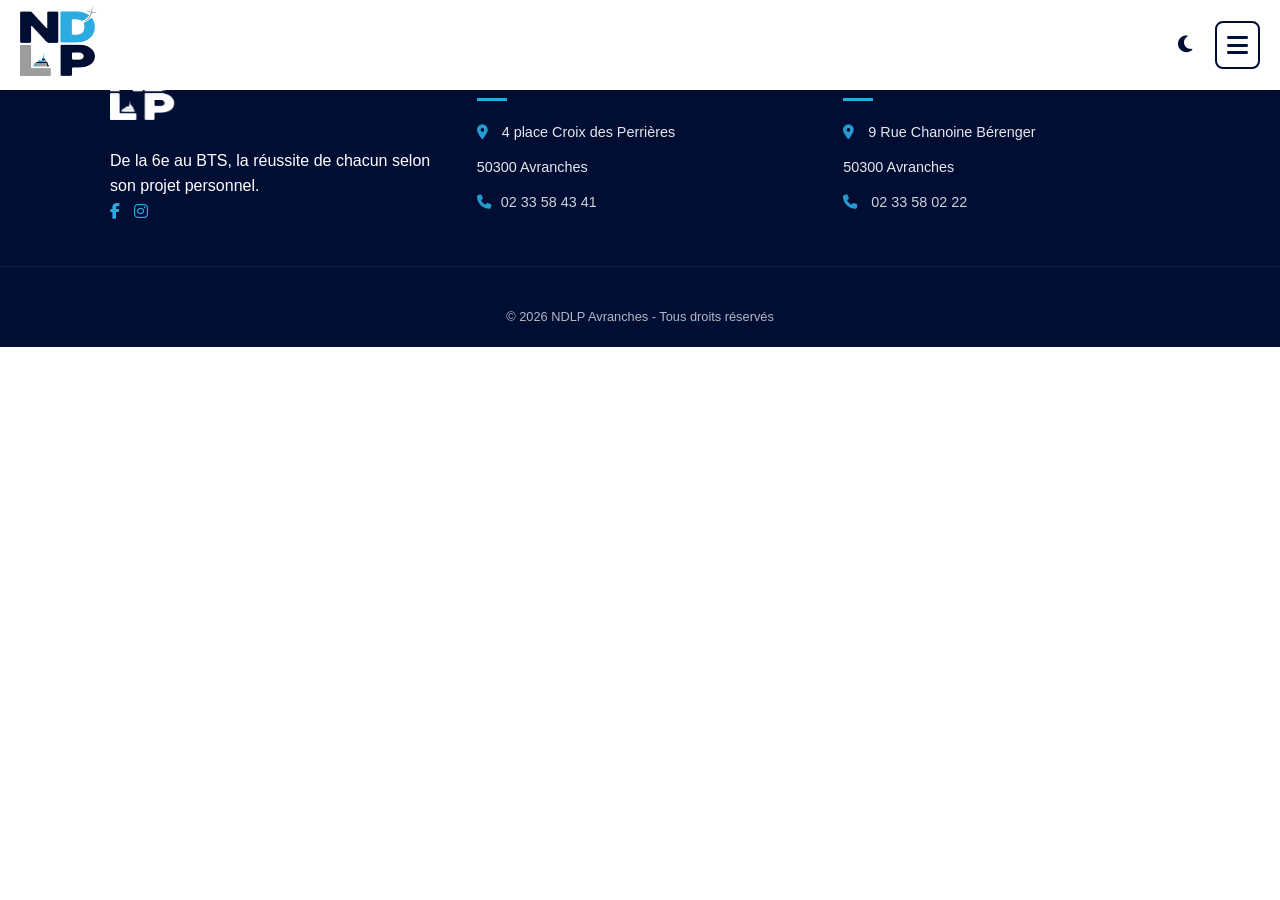
==== bts-gpme.html @ fe93daec "Ajout des pages BTS SIO lien exterieur + Pages internes SAM + GPME + Toefl, continuer à mettre du co" ====
<!DOCTYPE html>
<html lang="fr-FR">

<head>
    <meta charset="UTF-8">
    <meta name="viewport" content="width=device-width, initial-scale=1.0">
    <title>Découvrez les formations BTS | Lycée Notre-Dame de la Providence</title>
    <link rel="stylesheet" href="https://cdnjs.cloudflare.com/ajax/libs/font-awesome/6.5.1/css/all.min.css">
    <link rel="stylesheet" href="assets/css/style.css">
    <link rel="shortcut icon" href="assets/img/logos/college-lycee-notre-dame-providence-avranches-logo-couleur.png"
        type="image/x-icon">
</head>

<body>

    <header class="header_wrapper">
        <div class="header_container">
            <div class="header_logo">
                <a href="#">
                    <img id="logo-ndlp"
                        src="assets/img/logos/college-lycee-notre-dame-providence-avranches-logo-couleur.png"
                        alt="Logo NDLP">
                </a>
            </div>
            <div style="display: flex; align-items: center;">
                <button id="theme-toggle" class="theme-switch" aria-label="Changer de mode">
                    <i class="fa-solid fa-moon"></i>
                </button>

                <div class="header_bars">
                    <i class="fa-solid fa-bars"></i>
                </div>
            </div>
        </div>
    </header>

    <main>

     <footer class="footer_wrapper">
            <div class="footer_container">
                <div class="footer_col">
                    <img id="logo-footer"
                        src="assets/img/logos/college-lycee-notre-dame-providence-avranches-logo-couleur.png"
                        alt="Logo NDLP">
                    <p>De la 6e au BTS, la réussite de chacun selon son projet personnel.</p>
                    <div class="social_links">
                        <a href="#"><i class="fa-brands fa-facebook-f"></i></a>
                        <a href="#"><i class="fa-brands fa-instagram"></i></a>
                    </div>
                </div>

                <div class="footer_col">
                    <h4>Collège</h4>
                    <ul>
                        <li><i class="fa-solid fa-location-dot"></i> 4 place Croix des Perrières</li>
                        <li>50300 Avranches</li>
                        <li><i class="fa-solid fa-phone"></i><a href="tel:02 33 58 43 41">02 33 58 43 41</a></li>
                    </ul>
                </div>

                <div class="footer_col">
                    <h4>Lycée & BTS</h4>
                    <ul>
                        <li><i class="fa-solid fa-location-dot"></i> 9 Rue Chanoine Bérenger</li>
                        <li>50300 Avranches</li>
                        <li><i class="fa-solid fa-phone"></i> <a href="tel:02 33 58 02 22">02 33 58 02 22</a></li>
                    </ul>
                </div>
            </div>

            <div class="footer_bottom">
                <p>&copy; 2026 NDLP Avranches - Tous droits réservés</p>
            </div>
        </footer>
    </main>

    <script src="assets/js/script.js"></script>
</body>

</html>
---- assets/css/style.css ----
:root {
    --primary-color: #000e34;   /* Marine */
    --secondary-color: #2cabe1; /* Bleu Ciel */
    --text-color: #666666;      /* Gris foncé pour lisibilité */
    --light-grey: #f4f7f9;
    --white: #ffffff;
}

* {
    margin: 0;
    padding: 0;
    box-sizing: border-box;
    text-decoration: none;
    list-style: none;
    font-family: 'Segoe UI', Tahoma, Geneva, Verdana, sans-serif;
}

body {
    background-color: var(--white);
    color: var(--primary-color);
    line-height: 1.6;
}

/* --- Couleurs Mode Sombre --- */
body.dark-mode {
    --primary-color: #ffffff;    /* Le texte devient blanc */
    --secondary-color: #34d1ff;  /* Bleu plus vif pour contraste */
    --text-color: #cccccc;       /* Gris clair */
    --light-grey: #2cabe1;       /* Fond des sections sombre */
    --white: #000e34;            /* Fond des cartes et header sombre */
}

/* Style du bouton Switcher */
.theme-switch {
    background: none;
    border: none;
    cursor: pointer;
    font-size: 1.2rem;
    color: var(--primary-color);
    margin-right: 15px;
    padding: 8px;
    transition: transform 0.3s;
}

.theme-switch:hover {
    transform: scale(1.1);
}

/* Ajustement pour les cartes en mode sombre */
body.dark-mode .bts_card {
    box-shadow: 0 10px 30px rgba(0,0,0,0.5);
    border: 1px solid #333;
}

body.dark-mode .card_options {
    border-top: 1px solid #333;
}

body.dark-mode .feature_list{
    color: var(--white);
}

/*HEADER*/
.header_wrapper {
    position: fixed;
    width: 100%;
    height: 90px;
    top: 0;
    background: var(--white);
    box-shadow: 0 2px 10px rgba(0,0,0,0.1);
    z-index: 1000;
    display: flex;
    align-items: center;
}

.header_container {
    width: 100%;
    margin: 0 20px;
    display: flex;
    justify-content: space-between;
    align-items: center;
}

.header_logo img {
    height: 70px;
}

.header_bars i {
    font-size: 1.5rem;
    color: var(--primary-color);
    border: 2px solid var(--primary-color);
    padding: 10px;
    border-radius: 8px;
    cursor: pointer;
}

/* --- PRESENTATION --- */
.presentation_wrapper {
    margin-top: 120px; /* Espace pour le header fixe */
    padding: 40px 20px;
    text-align: center;
}

.presentation_container {
    max-width: 800px;
    margin: 0 auto;
}

.presentation_text h1 {
    color: var(--secondary-color);
    margin-bottom: 25px;
    font-size: 1.8rem;
}

.presentation_text > p{
    margin-bottom: 20px;
}

.check_list {
    display: grid;
    grid-template-columns: repeat(auto-fit, minmax(250px, 1fr));
    gap: 15px;
    text-align: left;
    margin-bottom: 40px;
}

.check_list li i {
    color: var(--secondary-color);
    margin-right: 10px;
}

.feature_list {
    background: var(--light-grey);
    padding: 20px;
    border-radius: 15px;
    border-left: 5px solid var(--secondary-color);
    text-align: left;
}

/* --- BTS CARDS --- */
.bts_wrapper {
    padding: 60px 20px;
    background: var(--light-grey);
}

.bts_container {
    max-width: 1100px;
    margin: 0 auto;
    display: flex;
    flex-wrap: wrap;
    gap: 30px;
    justify-content: center;
}

.bts_card {
    background: var(--white);
    width: 320px;
    border-radius: 20px;
    overflow: hidden;
    box-shadow: 0 10px 30px rgba(0,0,0,0.05);
    transition: all 0.3s ease;
}

.bts_card:hover {
    transform: translateY(-10px);
    box-shadow: 0 15px 40px rgba(0,0,0,0.15);
}

.card_image {
    position: relative;
    height: 180px;
}

.card_image img {
    width: 100%;
    height: 100%;
    object-fit: cover;
}

.tag {
    position: absolute;
    top: 15px;
    right: 15px;
    background: var(--secondary-color);
    color: white;
    padding: 5px 15px;
    border-radius: 50px;
    font-size: 0.75rem;
    font-weight: bold;
    text-transform: uppercase;
}

.card_content {
    padding: 25px;
}

.card_content h3 {
    font-size: 1.4rem;
    margin-bottom: 10px;
}

.card_content p {
    color: var(--text-color);
    font-size: 0.95rem;
    margin-bottom: 20px;
    min-height: 50px;
}

.card_options {
    margin-bottom: 20px;
    border-top: 1px solid #eee;
    padding-top: 15px;
}

.card_options span {
    display: block;
    font-size: 0.85rem;
    color: var(--primary-color);
    margin-bottom: 8px;
}

.card_options i {
    color: var(--secondary-color);
    margin-right: 10px;
    width: 15px;
}

.btn_card {
    display: block;
    background: var(--primary-color);
    color: var(--white);
    text-align: center;
    padding: 12px;
    border-radius: 10px;
    font-weight: 600;
    transition: background 0.3s;
}

.btn_card:hover {
    background: var(--secondary-color);
}

/* --- Variantes de couleurs pour ISEN et TOEFL --- */

/* On change la bordure du bas en rouge */
.bts_card.card-red {
    border-bottom: 5px solid #e60000; /* Rouge vif */
}

/* On change la couleur du Tag */
.bts_card.card-red .tag {
    background: #e60000;
}

/* On change la couleur des icônes */
.bts_card.card-red .card_options i {
    color: #e60000;
}

/* On change la couleur du bouton au repos et au survol */
.bts_card.card-red .btn_card {
    background: #e60000;
}

.bts_card.card-red .btn_card:hover {
    background: #b30000; /* Rouge plus foncé au survol */
    color: white !important;
}

/* Optionnel : changer la couleur du titre en rouge */
.bts_card.card-red h3 {
    color: #e60000;
}
/* --- FOOTER (COULEURS FIXES) --- */
.footer_wrapper {
    /* On utilise des couleurs fixes pour qu'il ne change JAMAIS */
    background-color: #000e34 !important; /* Ton Marine d'origine */
    color: #ffffff !important;
    padding: 60px 0 20px 0;
    margin-top: 0;
}

/* On supprime l'effet spécifique au dark-mode pour le footer */
body.dark-mode .footer_wrapper {
    background-color: #000e34 !important; 
    border-top: 1px solid rgba(255,255,255,0.1);
}

.footer_container {
    max-width: 1100px;
    margin: 0 auto;
    padding: 0 20px;
    display: flex;
    flex-wrap: wrap;
    gap: 40px;
    justify-content: space-between;
}

.footer_col {
    flex: 1;
    min-width: 250px;
}

.footer_col h4 {
    font-size: 1.2rem;
    margin-bottom: 20px;
    position: relative;
    padding-bottom: 10px;
    color: #ffffff !important; /* Toujours blanc */
}

/* La petite barre sous les titres */
.footer_col h4::after {
    content: '';
    position: absolute;
    left: 0;
    bottom: 0;
    width: 30px;
    height: 3px;
    background: #2cabe1; /* Ton bleu ciel d'origine fixe */
}

.footer_col ul li {
    margin-bottom: 12px;
    font-size: 0.9rem;
    opacity: 0.9;
    color: #ffffff !important;
}

.footer_col ul li a{
    margin-bottom: 12px;
    font-size: 0.9rem;
    opacity: 0.9;
    color: #ffffff !important;
}

.footer_col i {
    margin-right: 10px;
    color: #2cabe1 !important; /* Icônes toujours bleu ciel */
}

.footer_bottom {
    text-align: center;
    padding-top: 40px;
    margin-top: 40px;
    border-top: 1px solid rgba(255,255,255,0.1);
    font-size: 0.8rem;
    opacity: 0.7;
    color: #ffffff !important;
}

/* Ajustement du logo dans le footer */
.footer_col img {
    height: 60px;
    margin-bottom: 20px;
    /* On force le logo à être blanc/clair car le fond est toujours marine */
    filter: brightness(0) invert(1);
}
/* --- RESPONSIVE --- */
@media screen and (max-width: 768px) {
    .bts_card {
        width: 100%;
        max-width: 400px;
    }
    
    .presentation_text h1 {
        font-size: 1.5rem;
    }
}
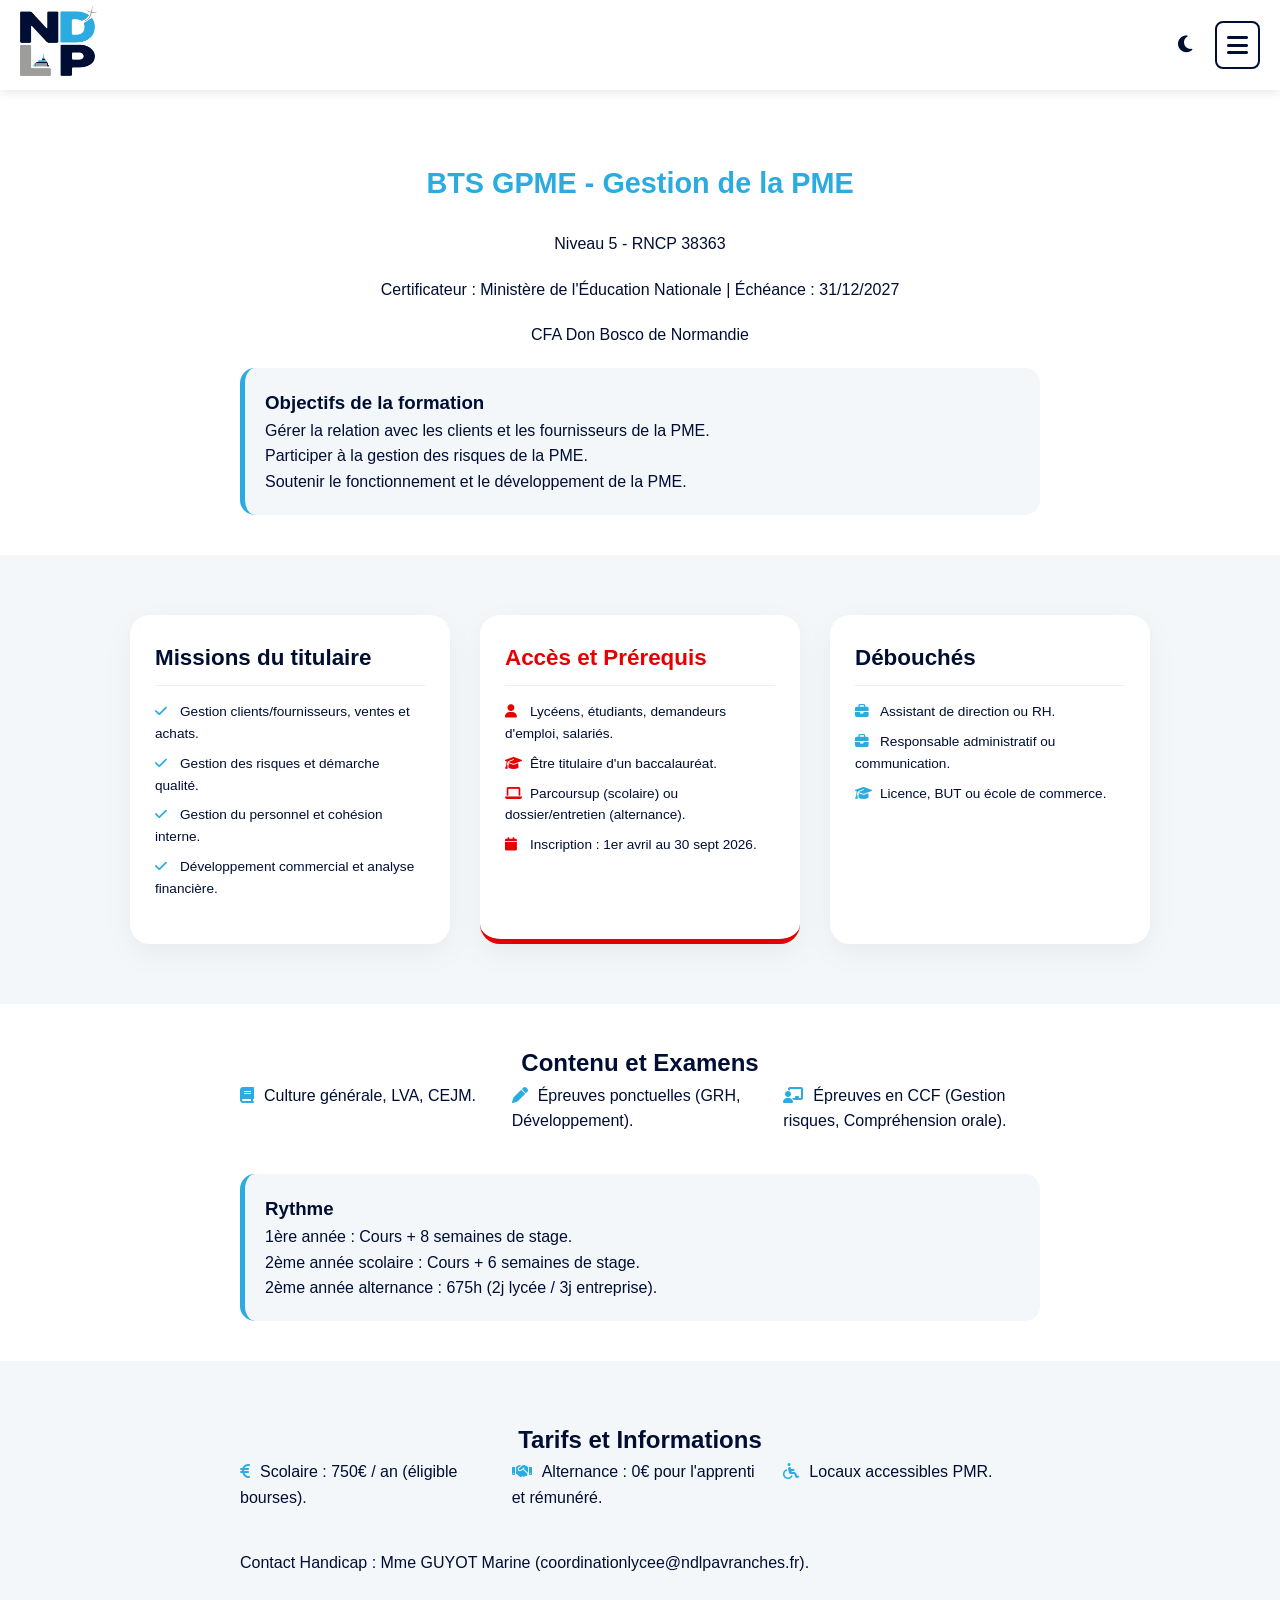
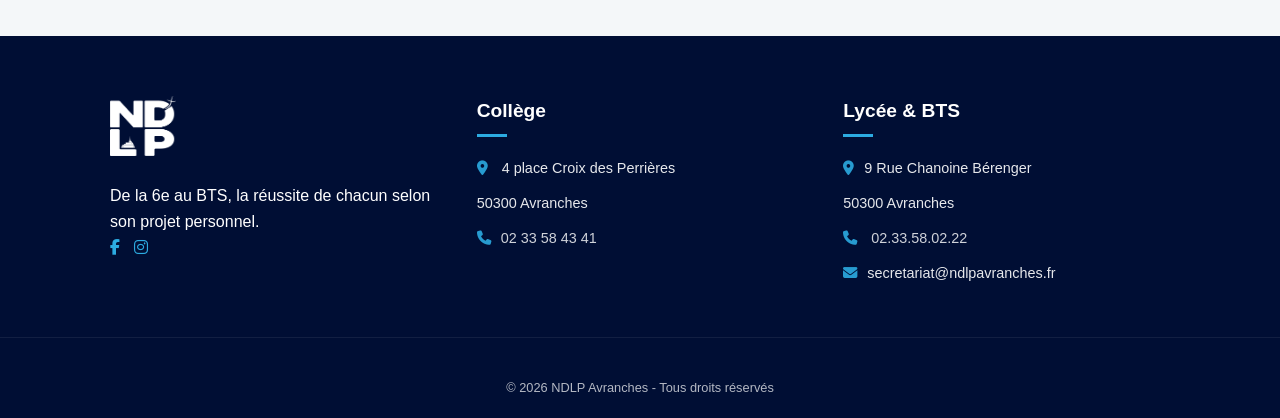
==== commit 5c4958d1: "Modification de la page BTS SAM, GPME & Toefl" ====
--- a/bts-gpme.html
+++ b/bts-gpme.html
@@ -4,11 +4,10 @@
 <head>
     <meta charset="UTF-8">
     <meta name="viewport" content="width=device-width, initial-scale=1.0">
-    <title>Découvrez les formations BTS | Lycée Notre-Dame de la Providence</title>
+    <title>BTS GPME - Gestion de la PME | Lycée Notre-Dame de la Providence</title>
     <link rel="stylesheet" href="https://cdnjs.cloudflare.com/ajax/libs/font-awesome/6.5.1/css/all.min.css">
     <link rel="stylesheet" href="assets/css/style.css">
-    <link rel="shortcut icon" href="assets/img/logos/college-lycee-notre-dame-providence-avranches-logo-couleur.png"
-        type="image/x-icon">
+    <link rel="shortcut icon" href="assets/img/logos/college-lycee-notre-dame-providence-avranches-logo-couleur.png" type="image/x-icon">
 </head>
 
 <body>
@@ -16,17 +15,14 @@
     <header class="header_wrapper">
         <div class="header_container">
             <div class="header_logo">
-                <a href="#">
-                    <img id="logo-ndlp"
-                        src="assets/img/logos/college-lycee-notre-dame-providence-avranches-logo-couleur.png"
-                        alt="Logo NDLP">
+                <a href="index.html">
+                    <img id="logo-ndlp" src="assets/img/logos/college-lycee-notre-dame-providence-avranches-logo-couleur.png" alt="Logo NDLP">
                 </a>
             </div>
             <div style="display: flex; align-items: center;">
                 <button id="theme-toggle" class="theme-switch" aria-label="Changer de mode">
                     <i class="fa-solid fa-moon"></i>
                 </button>
-
                 <div class="header_bars">
                     <i class="fa-solid fa-bars"></i>
                 </div>
@@ -35,13 +31,100 @@
     </header>
 
     <main>
+        <section class="presentation_wrapper">
+            <div class="presentation_container">
+                <div class="presentation_text">
+                    <h1>BTS GPME - Gestion de la PME</h1>
+                    <p>Niveau 5 - RNCP 38363</p>
+                    <p>Certificateur : Ministère de l'Éducation Nationale | Échéance : 31/12/2027</p>
+                    <p>CFA Don Bosco de Normandie</p>
+                </div>
 
-     <footer class="footer_wrapper">
+                <div class="feature_list">
+                    <h3>Objectifs de la formation</h3>
+                    <ul>
+                        <li>Gérer la relation avec les clients et les fournisseurs de la PME.</li>
+                        <li>Participer à la gestion des risques de la PME.</li>
+                        <li>Soutenir le fonctionnement et le développement de la PME.</li>
+                    </ul>
+                </div>
+            </div>
+        </section>
+
+        <section class="bts_wrapper">
+            <div class="bts_container">
+                
+                <div class="bts_card">
+                    <div class="card_content">
+                        <h3>Missions du titulaire</h3>
+                        <div class="card_options">
+                            <span><i class="fa-solid fa-check"></i>Gestion clients/fournisseurs, ventes et achats.</span>
+                            <span><i class="fa-solid fa-check"></i>Gestion des risques et démarche qualité.</span>
+                            <span><i class="fa-solid fa-check"></i>Gestion du personnel et cohésion interne.</span>
+                            <span><i class="fa-solid fa-check"></i>Développement commercial et analyse financière.</span>
+                        </div>
+                    </div>
+                </div>
+
+                <div class="bts_card card-red">
+                    <div class="card_content">
+                        <h3>Accès et Prérequis</h3>
+                        <div class="card_options">
+                            <span><i class="fa-solid fa-user"></i>Lycéens, étudiants, demandeurs d'emploi, salariés.</span>
+                            <span><i class="fa-solid fa-graduation-cap"></i>Être titulaire d'un baccalauréat.</span>
+                            <span><i class="fa-solid fa-laptop"></i>Parcoursup (scolaire) ou dossier/entretien (alternance).</span>
+                            <span><i class="fa-solid fa-calendar"></i>Inscription : 1er avril au 30 sept 2026.</span>
+                        </div>
+                    </div>
+                </div>
+
+                <div class="bts_card">
+                    <div class="card_content">
+                        <h3>Débouchés</h3>
+                        <div class="card_options">
+                            <span><i class="fa-solid fa-briefcase"></i>Assistant de direction ou RH.</span>
+                            <span><i class="fa-solid fa-briefcase"></i>Responsable administratif ou communication.</span>
+                            <span><i class="fa-solid fa-graduation-cap"></i>Licence, BUT ou école de commerce.</span>
+                        </div>
+                    </div>
+                </div>
+            </div>
+        </section>
+
+        <section class="presentation_wrapper" style="margin-top: 0;">
+            <div class="presentation_container">
+                <h2>Contenu et Examens</h2>
+                <div class="check_list">
+                    <li><i class="fa-solid fa-book"></i>Culture générale, LVA, CEJM.</li>
+                    <li><i class="fa-solid fa-pen"></i>Épreuves ponctuelles (GRH, Développement).</li>
+                    <li><i class="fa-solid fa-chalkboard-user"></i>Épreuves en CCF (Gestion risques, Compréhension orale).</li>
+                </div>
+
+                <div class="feature_list">
+                    <h3>Rythme</h3>
+                    <p>1ère année : Cours + 8 semaines de stage.</p>
+                    <p>2ème année scolaire : Cours + 6 semaines de stage.</p>
+                    <p>2ème année alternance : 675h (2j lycée / 3j entreprise).</p>
+                </div>
+            </div>
+        </section>
+
+        <section class="bts_wrapper">
+            <div class="presentation_container">
+                <h2 align="center">Tarifs et Informations</h2>
+                <div class="check_list">
+                    <li><i class="fa-solid fa-euro-sign"></i>Scolaire : 750€ / an (éligible bourses).</li>
+                    <li><i class="fa-solid fa-handshake"></i>Alternance : 0€ pour l'apprenti et rémunéré.</li>
+                    <li><i class="fa-solid fa-wheelchair"></i>Locaux accessibles PMR.</li>
+                </div>
+                <p>Contact Handicap : Mme GUYOT Marine (coordinationlycee@ndlpavranches.fr).</p>
+            </div>
+        </section>
+
+        <footer class="footer_wrapper">
             <div class="footer_container">
                 <div class="footer_col">
-                    <img id="logo-footer"
-                        src="assets/img/logos/college-lycee-notre-dame-providence-avranches-logo-couleur.png"
-                        alt="Logo NDLP">
+                    <img id="logo-footer" src="assets/img/logos/college-lycee-notre-dame-providence-avranches-logo-couleur.png" alt="Logo NDLP">
                     <p>De la 6e au BTS, la réussite de chacun selon son projet personnel.</p>
                     <div class="social_links">
                         <a href="#"><i class="fa-brands fa-facebook-f"></i></a>
@@ -54,16 +137,17 @@
                     <ul>
                         <li><i class="fa-solid fa-location-dot"></i> 4 place Croix des Perrières</li>
                         <li>50300 Avranches</li>
-                        <li><i class="fa-solid fa-phone"></i><a href="tel:02 33 58 43 41">02 33 58 43 41</a></li>
+                        <li><i class="fa-solid fa-phone"></i><a href="tel:0233584341">02 33 58 43 41</a></li>
                     </ul>
                 </div>
 
                 <div class="footer_col">
                     <h4>Lycée & BTS</h4>
                     <ul>
-                        <li><i class="fa-solid fa-location-dot"></i> 9 Rue Chanoine Bérenger</li>
+                        <li><i class="fa-solid fa-location-dot"></i>9 Rue Chanoine Bérenger</li>
                         <li>50300 Avranches</li>
-                        <li><i class="fa-solid fa-phone"></i> <a href="tel:02 33 58 02 22">02 33 58 02 22</a></li>
+                        <li><i class="fa-solid fa-phone"></i> <a href="tel:0233580222">02.33.58.02.22</a></li>
+                        <li><i class="fa-solid fa-envelope"></i>secretariat@ndlpavranches.fr</li>
                     </ul>
                 </div>
             </div>
